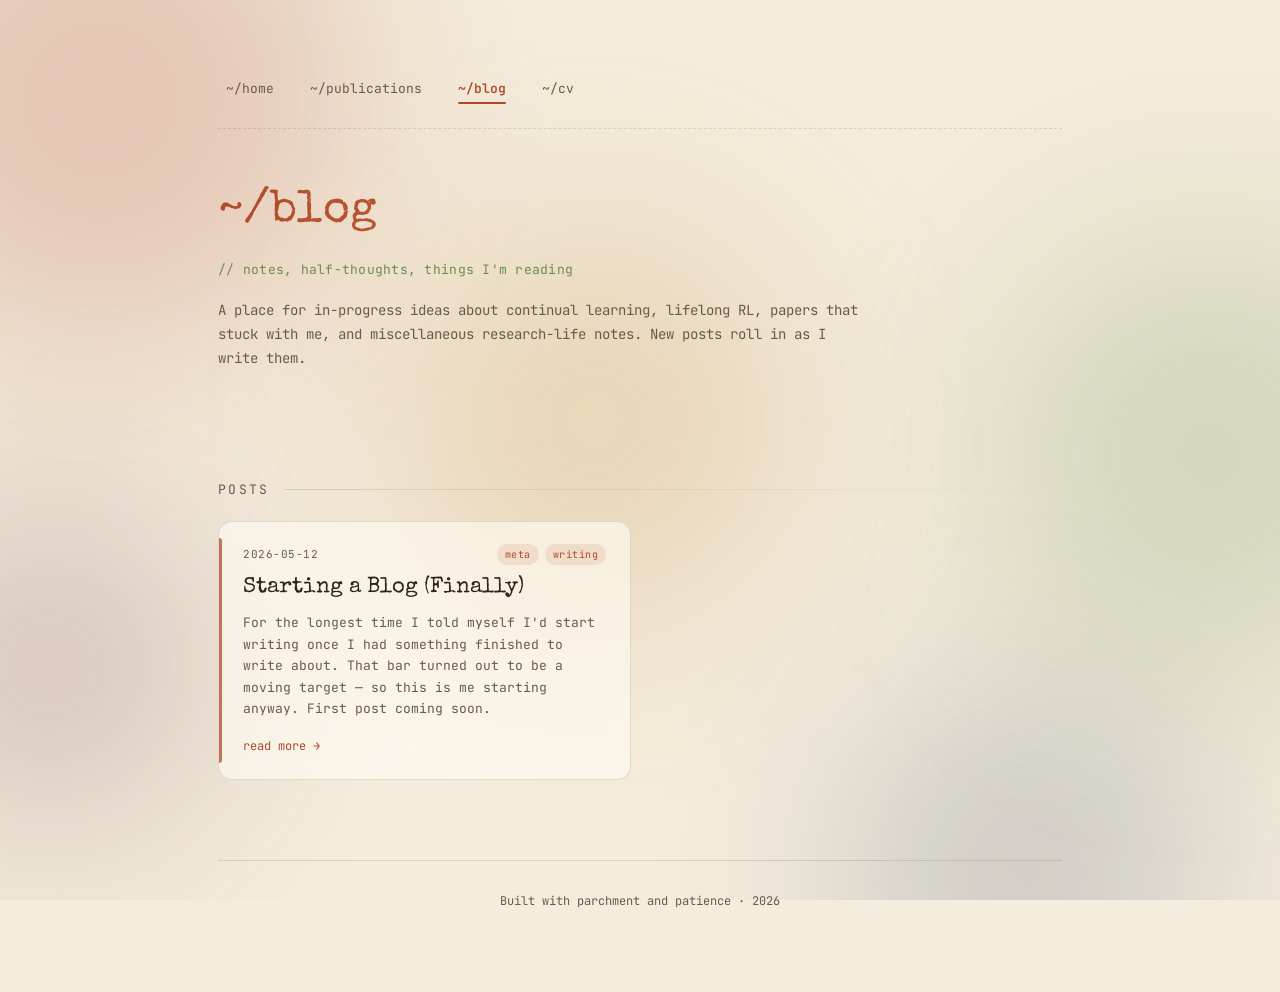
==== blog.html @ a00e5fa3 "Add typewriter font, top nav, and blog page - Switch body to JetBrains Mono; use Special Elite for d" ====
<!DOCTYPE HTML>
<html lang="en">
<head>
  <meta charset="UTF-8">
  <title>Blog · Kanishk Jain</title>
  <meta name="author" content="Kanishk Jain">
  <meta name="viewport" content="width=device-width, initial-scale=1">
  <link rel="stylesheet" type="text/css" href="stylesheet.css">
  <link rel="icon" href="data:image/svg+xml,<svg xmlns=%22http://www.w3.org/2000/svg%22 viewBox=%220 0 100 100%22><text y=%22.9em%22 font-size=%2290%22>✍️</text></svg>">
</head>
<body>

<div class="bg-orbs">
  <div class="orb o1"></div>
  <div class="orb o2"></div>
  <div class="orb o3"></div>
  <div class="orb o4"></div>
  <div class="orb o5"></div>
</div>

<div class="container">

  <!-- ============ TOP NAV ============ -->
  <nav class="topnav">
    <a href="index.html">~/home</a>
    <a href="index.html#publications">~/publications</a>
    <a href="blog.html" class="active">~/blog</a>
    <a href="data/Kanishk_CV.pdf">~/cv</a>
  </nav>

  <!-- ============ HEADER ============ -->
  <header class="blog-header">
    <h1 class="name">~/blog</h1>
    <div class="tagline">// notes, half-thoughts, things I'm reading</div>
    <p class="bio" style="max-width:640px">
      A place for in-progress ideas about continual learning, lifelong RL,
      papers that stuck with me, and miscellaneous research-life notes.
      New posts roll in as I write them.
    </p>
  </header>

  <!-- ============ POSTS ============ -->
  <section id="posts">
    <div class="section-title">Posts</div>

    <div class="post-grid">

      <article class="post-card" style="--c: var(--rust);">
        <div class="post-meta">
          <span class="post-date">2026-05-12</span>
          <span class="post-tags">
            <span class="tag">meta</span>
            <span class="tag">writing</span>
          </span>
        </div>
        <h2 class="post-title"><a href="#">Starting a Blog (Finally)</a></h2>
        <p class="post-excerpt">
          For the longest time I told myself I'd start writing once I had something
          finished to write about. That bar turned out to be a moving target — so
          this is me starting anyway. First post coming soon.
        </p>
        <a class="read-more" href="#">read more →</a>
      </article>

      <!-- Template for future posts — duplicate the article above, swap --c to a different earth tone:
           var(--sage), var(--ochre), var(--clay), var(--moss), var(--rose), var(--indigo), etc. -->

    </div>
  </section>

  <footer>
    Built with parchment and patience · 2026
  </footer>

</div>

</body>
</html>
---- stylesheet.css ----
/* ---------- Fonts ---------- */
@import url('https://fonts.googleapis.com/css2?family=JetBrains+Mono:wght@300;400;500;600;700&family=Special+Elite&display=swap');

/* ---------- Theme: earthy parchment (multi-tone) ---------- */
:root {
  --bg: #f4ecdc;
  --bg-soft: #ebe0c9;
  --bg-card: rgba(255, 252, 244, 0.6);
  --border: rgba(74, 56, 38, 0.14);
  --text: #2d2418;
  --text-dim: #6b5a47;

  /* earth palette */
  --sienna:    #a0522d;
  --sage:      #6b8e4e;
  --ochre:     #c08a3a;
  --rust:      #b0492a;
  --moss:      #4a6b3c;
  --mustard:   #d4a534;
  --clay:      #c46f3f;
  --forest:    #3d5a3c;
  --rose:      #b8694e;
  --indigo:    #4a5a78;
  --saffron:   #d49a3a;
  --plum:      #6e3b4e;

  --accent: var(--sienna);
  --accent-2: var(--sage);
  --accent-3: var(--ochre);
  --glow: 0 8px 30px rgba(160, 82, 45, 0.18);
}

* { box-sizing: border-box; margin: 0; padding: 0; }

html { scroll-behavior: smooth; }

body {
  font-family: 'JetBrains Mono', 'Courier New', monospace;
  background: var(--bg);
  color: var(--text);
  line-height: 1.7;
  font-size: 14px;
  overflow-x: hidden;
  -webkit-font-smoothing: antialiased;
}

/* Typewriter accent font for big display elements */
.tw { font-family: 'Special Elite', 'JetBrains Mono', monospace; }

/* ---------- Top nav ---------- */
.topnav {
  display: flex;
  flex-wrap: wrap;
  gap: 8px 20px;
  padding: 14px 0 24px;
  border-bottom: 1px dashed var(--border);
  margin-bottom: 24px;
  font-size: 13px;
}
.topnav a {
  color: var(--text-dim);
  text-decoration: none;
  padding: 4px 8px;
  border-radius: 4px;
  transition: all 0.2s ease;
  position: relative;
}
.topnav a::before { content: ''; }
.topnav a:hover {
  color: var(--rust);
  background: rgba(176, 73, 42, 0.08);
}
.topnav a.active {
  color: var(--rust);
  font-weight: 600;
}
.topnav a.active::after {
  content: '';
  position: absolute;
  left: 8px; right: 8px; bottom: 0;
  height: 2px;
  background: var(--rust);
  border-radius: 2px;
}

/* ---------- Animated background ---------- */
.bg-orbs {
  position: fixed;
  inset: 0;
  z-index: -1;
  overflow: hidden;
  pointer-events: none;
}
.orb {
  position: absolute;
  border-radius: 50%;
  filter: blur(100px);
  opacity: 0.22;
  animation: float 22s ease-in-out infinite;
}
.orb.o1 { width: 520px; height: 520px; background: var(--rust);    top: -160px;   left: -160px; }
.orb.o2 { width: 460px; height: 460px; background: var(--sage);    top: 25%;     right: -160px; animation-delay: -7s; }
.orb.o3 { width: 420px; height: 420px; background: var(--ochre);   bottom: 30%;  left: 30%;     animation-delay: -12s; }
.orb.o4 { width: 380px; height: 380px; background: var(--indigo);  bottom: -160px; right: 5%;   animation-delay: -18s; }
.orb.o5 { width: 340px; height: 340px; background: var(--plum);    top: 55%;     left: -120px;  animation-delay: -3s; }

@keyframes float {
  0%, 100% { transform: translate(0, 0) scale(1); }
  33%      { transform: translate(60px, -40px) scale(1.08); }
  66%      { transform: translate(-40px, 60px) scale(0.95); }
}

/* ---------- Layout ---------- */
.container {
  max-width: 900px;
  margin: 0 auto;
  padding: 60px 28px 80px;
}

/* ---------- Hero ---------- */
.hero {
  display: grid;
  grid-template-columns: 1fr 200px;
  gap: 48px;
  align-items: center;
  padding: 30px 0 50px;
  animation: fadeUp 0.8s ease-out;
}
@keyframes fadeUp {
  from { opacity: 0; transform: translateY(20px); }
  to   { opacity: 1; transform: translateY(0); }
}

.name {
  font-family: 'Special Elite', 'JetBrains Mono', monospace;
  font-size: 46px;
  font-weight: 400;
  letter-spacing: 0.01em;
  background: linear-gradient(120deg,
    var(--rust) 0%,
    var(--clay) 20%,
    var(--ochre) 40%,
    var(--mustard) 55%,
    var(--sage) 75%,
    var(--moss) 90%,
    var(--indigo) 100%);
  background-size: 300% 300%;
  -webkit-background-clip: text;
  background-clip: text;
  -webkit-text-fill-color: transparent;
  animation: gradientShift 8s ease infinite;
  margin-bottom: 8px;
}
@keyframes gradientShift {
  0%, 100% { background-position: 0% 50%; }
  50%      { background-position: 100% 50%; }
}

.tagline {
  font-family: 'JetBrains Mono', monospace;
  color: var(--accent-2);
  font-size: 13px;
  margin-bottom: 18px;
  letter-spacing: 0.02em;
}

.bio {
  color: var(--text-dim);
  margin-bottom: 22px;
}

.bio a, p a { color: var(--accent-2); text-decoration: none; border-bottom: 1px dashed transparent; transition: border-color 0.2s; }
.bio a:hover, p a:hover { border-bottom-color: var(--accent-2); }

.links {
  display: flex;
  flex-wrap: wrap;
  gap: 10px;
}
.links a {
  padding: 7px 14px;
  border: 1px solid var(--border);
  border-radius: 999px;
  font-size: 13px;
  color: var(--text);
  background: var(--bg-card);
  transition: all 0.25s ease;
  text-decoration: none;
}
.links a:hover {
  border-color: var(--accent);
  color: var(--accent);
  transform: translateY(-2px);
  box-shadow: var(--glow);
}

.avatar-wrap {
  position: relative;
  width: 200px;
  height: 200px;
}
.avatar-wrap::before {
  content: '';
  position: absolute;
  inset: -3px;
  border-radius: 50%;
  background: conic-gradient(from 0deg,
    var(--rust), var(--clay), var(--ochre), var(--mustard),
    var(--sage), var(--moss), var(--forest), var(--indigo),
    var(--plum), var(--rose), var(--rust));
  animation: spin 8s linear infinite;
  z-index: 0;
}
@keyframes spin { to { transform: rotate(360deg); } }
.avatar {
  position: relative;
  width: 100%;
  height: 100%;
  border-radius: 50%;
  object-fit: cover;
  border: 3px solid var(--bg);
  z-index: 1;
  transition: transform 0.4s ease;
}
.avatar:hover { transform: scale(1.04); }

/* ---------- Sections ---------- */
section { margin-top: 56px; }

.section-title {
  font-size: 13px;
  font-family: 'JetBrains Mono', monospace;
  text-transform: uppercase;
  letter-spacing: 0.18em;
  color: var(--text-dim);
  margin-bottom: 20px;
  display: flex;
  align-items: center;
  gap: 14px;
}
.section-title::after {
  content: '';
  flex: 1;
  height: 1px;
  background: linear-gradient(90deg, var(--border), transparent);
}

.research-blurb {
  color: var(--text-dim);
  padding: 22px 24px;
  border: 1px solid var(--border);
  border-radius: 14px;
  background: var(--bg-card);
  backdrop-filter: blur(10px);
}

/* ---------- Publication cards ---------- */
.pub {
  display: grid;
  grid-template-columns: 140px 1fr;
  gap: 22px;
  padding: 22px;
  margin-bottom: 14px;
  border: 1px solid var(--border);
  border-radius: 16px;
  background: var(--bg-card);
  backdrop-filter: blur(10px);
  transition: all 0.3s ease;
  opacity: 0;
  transform: translateY(20px);
}
.pub.visible { opacity: 1; transform: translateY(0); }

/* Each card gets its own earth-tone accent via --c */
.pub                    { --c: var(--sienna); }
.pub:nth-of-type(1)     { --c: var(--rust); }
.pub:nth-of-type(2)     { --c: var(--sage); }
.pub:nth-of-type(3)     { --c: var(--ochre); }
.pub:nth-of-type(4)     { --c: var(--clay); }
.pub:nth-of-type(5)     { --c: var(--moss); }
.pub:nth-of-type(6)     { --c: var(--rose); }
.pub:nth-of-type(7)     { --c: var(--indigo); }
.pub:nth-of-type(8)     { --c: var(--mustard); }
.pub:nth-of-type(9)     { --c: var(--plum); }

.pub::before {
  content: '';
  position: absolute;
  left: 0; top: 14px; bottom: 14px;
  width: 3px;
  border-radius: 0 3px 3px 0;
  background: var(--c);
  opacity: 0.7;
}
.pub { position: relative; }

.pub:hover {
  border-color: color-mix(in srgb, var(--c) 55%, transparent);
  transform: translateY(-3px);
  box-shadow: 0 10px 32px color-mix(in srgb, var(--c) 22%, transparent);
}
.pub:hover .pub-title { color: var(--c); }
.pub .pub-venue { color: var(--c); }
.pub .pub-tag { background: color-mix(in srgb, var(--c) 16%, transparent); color: var(--c); }
.pub .pub-actions a:hover { color: var(--c); border-bottom-color: var(--c); }

.pub.featured {
  border-color: color-mix(in srgb, var(--c) 45%, transparent);
  background: linear-gradient(135deg,
    color-mix(in srgb, var(--c) 9%, transparent),
    color-mix(in srgb, var(--ochre) 5%, transparent));
}
.pub-tag {
  display: inline-block;
  padding: 3px 9px;
  font-family: 'JetBrains Mono', monospace;
  font-size: 10px;
  letter-spacing: 0.08em;
  text-transform: uppercase;
  border-radius: 6px;
  background: rgba(160, 82, 45, 0.14);
  color: var(--accent);
  margin-bottom: 8px;
}

.pub-thumb {
  width: 140px;
  height: 90px;
  border-radius: 10px;
  overflow: hidden;
  background: var(--bg-soft);
  display: flex;
  align-items: center;
  justify-content: center;
}
.pub-thumb img {
  width: 100%;
  height: 100%;
  object-fit: cover;
  transition: transform 0.4s ease;
}
.pub:hover .pub-thumb img { transform: scale(1.08); }

.pub-thumb.placeholder {
  background: linear-gradient(135deg, rgba(160, 82, 45, 0.16), rgba(107, 142, 78, 0.12));
  font-family: 'JetBrains Mono', monospace;
  font-size: 11px;
  color: var(--accent);
  letter-spacing: 0.1em;
  text-align: center;
  padding: 8px;
}

.pub-title {
  font-size: 15px;
  font-weight: 600;
  color: var(--text);
  margin-bottom: 6px;
  transition: color 0.2s;
}
.pub-title a { color: inherit; text-decoration: none; }

.pub-authors { font-size: 13px; color: var(--text-dim); margin-bottom: 4px; }
.pub-authors strong { color: var(--text); font-weight: 600; }
.pub-venue { font-style: italic; font-size: 13px; margin-bottom: 8px; }
.pub-actions { display: flex; gap: 14px; margin-bottom: 8px; font-size: 12px; }
.pub-actions a {
  color: var(--text-dim);
  text-decoration: none;
  border-bottom: 1px solid transparent;
  transition: all 0.2s;
}
.pub-desc { font-size: 13px; color: var(--text-dim); margin-top: 6px; }

/* ---------- Blog ---------- */
.blog-header { padding: 20px 0 30px; animation: fadeUp 0.8s ease-out; }
.blog-header .bio { color: var(--text-dim); margin-top: 14px; }

.post-grid {
  display: grid;
  grid-template-columns: repeat(auto-fill, minmax(320px, 1fr));
  gap: 18px;
}

.post-card {
  --c: var(--sienna);
  position: relative;
  padding: 22px 24px;
  border: 1px solid var(--border);
  border-radius: 14px;
  background: var(--bg-card);
  backdrop-filter: blur(10px);
  transition: all 0.3s ease;
}
.post-card::before {
  content: '';
  position: absolute;
  left: 0; top: 16px; bottom: 16px;
  width: 3px;
  border-radius: 0 3px 3px 0;
  background: var(--c);
  opacity: 0.75;
}
.post-card:hover {
  transform: translateY(-3px);
  border-color: color-mix(in srgb, var(--c) 55%, transparent);
  box-shadow: 0 10px 32px color-mix(in srgb, var(--c) 22%, transparent);
}

.post-meta {
  display: flex;
  justify-content: space-between;
  align-items: center;
  margin-bottom: 10px;
  font-size: 11px;
  color: var(--text-dim);
}
.post-date {
  font-family: 'JetBrains Mono', monospace;
  letter-spacing: 0.05em;
}
.post-tags { display: flex; gap: 6px; flex-wrap: wrap; }
.tag {
  display: inline-block;
  padding: 2px 8px;
  border-radius: 999px;
  background: color-mix(in srgb, var(--c) 12%, transparent);
  color: var(--c);
  font-size: 10px;
  font-family: 'JetBrains Mono', monospace;
  letter-spacing: 0.05em;
}

.post-title {
  font-family: 'Special Elite', 'JetBrains Mono', monospace;
  font-size: 22px;
  font-weight: 400;
  margin-bottom: 10px;
  line-height: 1.25;
}
.post-title a {
  color: var(--text);
  text-decoration: none;
  transition: color 0.2s;
}
.post-card:hover .post-title a { color: var(--c); }

.post-excerpt {
  font-size: 13px;
  color: var(--text-dim);
  margin-bottom: 14px;
  line-height: 1.65;
}

.read-more {
  font-family: 'JetBrains Mono', monospace;
  font-size: 12px;
  color: var(--c);
  text-decoration: none;
  border-bottom: 1px dashed transparent;
  transition: border-color 0.2s;
}
.read-more:hover { border-bottom-color: var(--c); }

/* ---------- Footer ---------- */
footer {
  margin-top: 80px;
  padding-top: 30px;
  border-top: 1px solid var(--border);
  text-align: center;
  font-size: 12px;
  color: var(--text-dim);
}

/* ---------- Responsive ---------- */
@media (max-width: 720px) {
  .hero { grid-template-columns: 1fr; text-align: center; }
  .avatar-wrap { width: 160px; height: 160px; margin: 0 auto; }
  .links { justify-content: center; }
  .pub { grid-template-columns: 1fr; }
  .pub-thumb { width: 100%; height: 140px; }
  .name { font-size: 34px; }
}
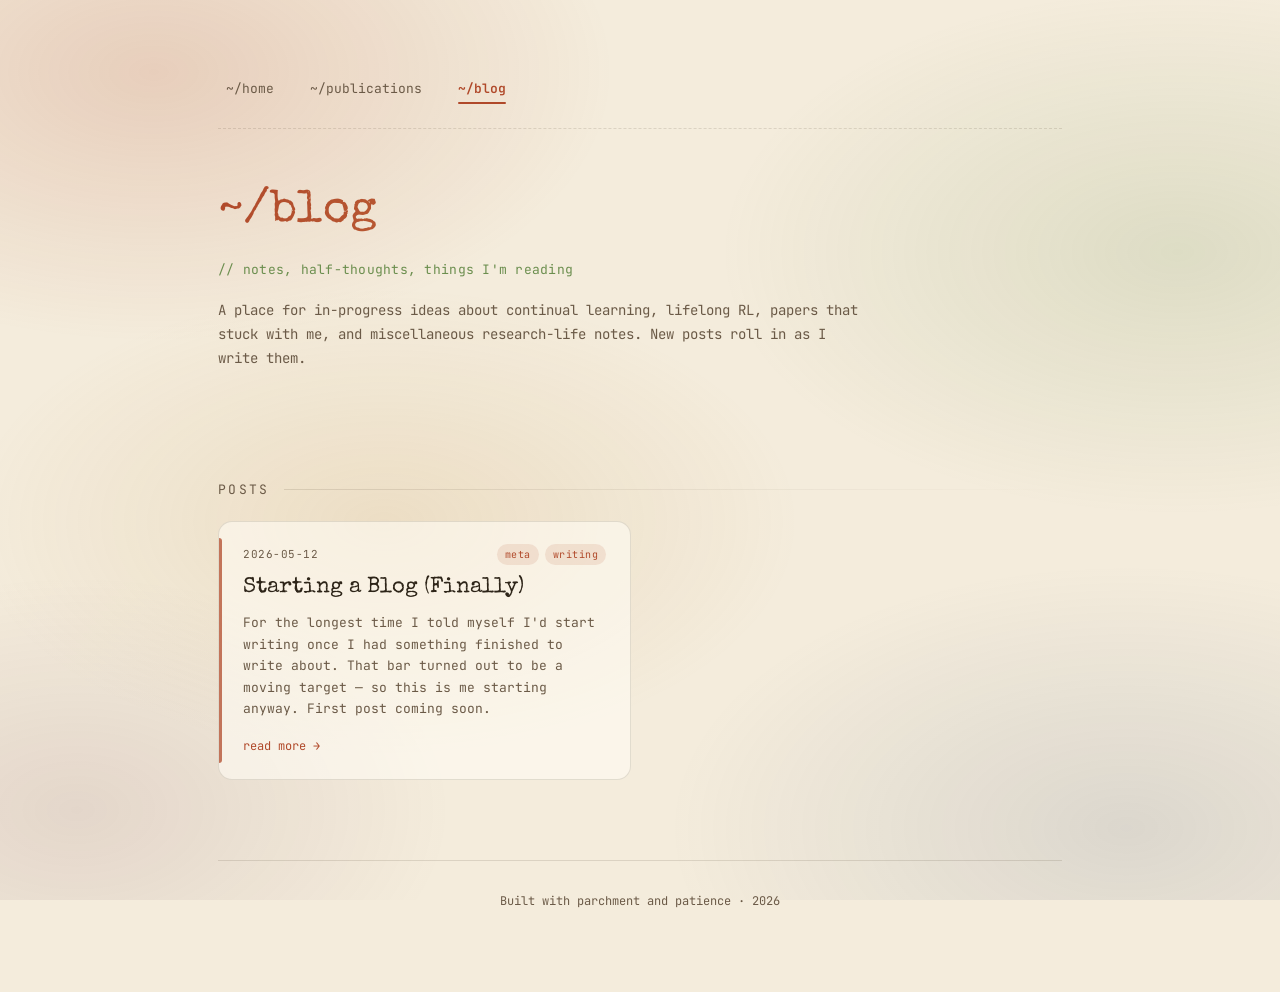
==== commit cb305c4a: "Speed up website and clean up nav - Compress all images (10 MB -> ~575 KB total); delete unused lega" ====
--- a/blog.html
+++ b/blog.html
@@ -5,18 +5,15 @@
   <title>Blog · Kanishk Jain</title>
   <meta name="author" content="Kanishk Jain">
   <meta name="viewport" content="width=device-width, initial-scale=1">
+  <link rel="preconnect" href="https://fonts.googleapis.com">
+  <link rel="preconnect" href="https://fonts.gstatic.com" crossorigin>
+  <link rel="stylesheet" href="https://fonts.googleapis.com/css2?family=JetBrains+Mono:wght@400;500;600;700&family=Special+Elite&display=swap">
   <link rel="stylesheet" type="text/css" href="stylesheet.css">
   <link rel="icon" href="data:image/svg+xml,<svg xmlns=%22http://www.w3.org/2000/svg%22 viewBox=%220 0 100 100%22><text y=%22.9em%22 font-size=%2290%22>✍️</text></svg>">
 </head>
 <body>
 
-<div class="bg-orbs">
-  <div class="orb o1"></div>
-  <div class="orb o2"></div>
-  <div class="orb o3"></div>
-  <div class="orb o4"></div>
-  <div class="orb o5"></div>
-</div>
+<div class="bg-orbs" aria-hidden="true"></div>
 
 <div class="container">
 
@@ -25,7 +22,6 @@
     <a href="index.html">~/home</a>
     <a href="index.html#publications">~/publications</a>
     <a href="blog.html" class="active">~/blog</a>
-    <a href="data/Kanishk_CV.pdf">~/cv</a>
   </nav>
 
   <!-- ============ HEADER ============ -->
--- a/stylesheet.css
+++ b/stylesheet.css
@@ -1,5 +1,4 @@
-/* ---------- Fonts ---------- */
-@import url('https://fonts.googleapis.com/css2?family=JetBrains+Mono:wght@300;400;500;600;700&family=Special+Elite&display=swap');
+/* ---------- Fonts (loaded via <link> in HTML for non-blocking parallel fetch) ---------- */
 
 /* ---------- Theme: earthy parchment (multi-tone) ---------- */
 :root {
@@ -91,18 +90,16 @@
   overflow: hidden;
   pointer-events: none;
 }
-.orb {
-  position: absolute;
-  border-radius: 50%;
-  filter: blur(100px);
-  opacity: 0.22;
-  animation: float 22s ease-in-out infinite;
-}
-.orb.o1 { width: 520px; height: 520px; background: var(--rust);    top: -160px;   left: -160px; }
-.orb.o2 { width: 460px; height: 460px; background: var(--sage);    top: 25%;     right: -160px; animation-delay: -7s; }
-.orb.o3 { width: 420px; height: 420px; background: var(--ochre);   bottom: 30%;  left: 30%;     animation-delay: -12s; }
-.orb.o4 { width: 380px; height: 380px; background: var(--indigo);  bottom: -160px; right: 5%;   animation-delay: -18s; }
-.orb.o5 { width: 340px; height: 340px; background: var(--plum);    top: 55%;     left: -120px;  animation-delay: -3s; }
+/* Static earthy gradient backdrop — far cheaper than 5 blurred animated orbs */
+.bg-orbs {
+  background:
+    radial-gradient(60% 50% at 12% 8%,   rgba(176, 73, 42, 0.18) 0%, transparent 60%),
+    radial-gradient(55% 45% at 92% 28%,  rgba(107, 142, 78, 0.16) 0%, transparent 65%),
+    radial-gradient(50% 40% at 30% 58%,  rgba(192, 138, 58, 0.14) 0%, transparent 65%),
+    radial-gradient(55% 45% at 88% 92%,  rgba(74, 90, 120, 0.14) 0%, transparent 65%),
+    radial-gradient(45% 40% at 6% 90%,   rgba(110, 59, 78, 0.12) 0%, transparent 65%);
+}
+.orb { display: none; }
 
 @keyframes float {
   0%, 100% { transform: translate(0, 0) scale(1); }
@@ -251,7 +248,7 @@
   border: 1px solid var(--border);
   border-radius: 14px;
   background: var(--bg-card);
-  backdrop-filter: blur(10px);
+
 }
 
 /* ---------- Publication cards ---------- */
@@ -264,7 +261,7 @@
   border: 1px solid var(--border);
   border-radius: 16px;
   background: var(--bg-card);
-  backdrop-filter: blur(10px);
+
   transition: all 0.3s ease;
   opacity: 0;
   transform: translateY(20px);
@@ -389,7 +386,7 @@
   border: 1px solid var(--border);
   border-radius: 14px;
   background: var(--bg-card);
-  backdrop-filter: blur(10px);
+
   transition: all 0.3s ease;
 }
 .post-card::before {
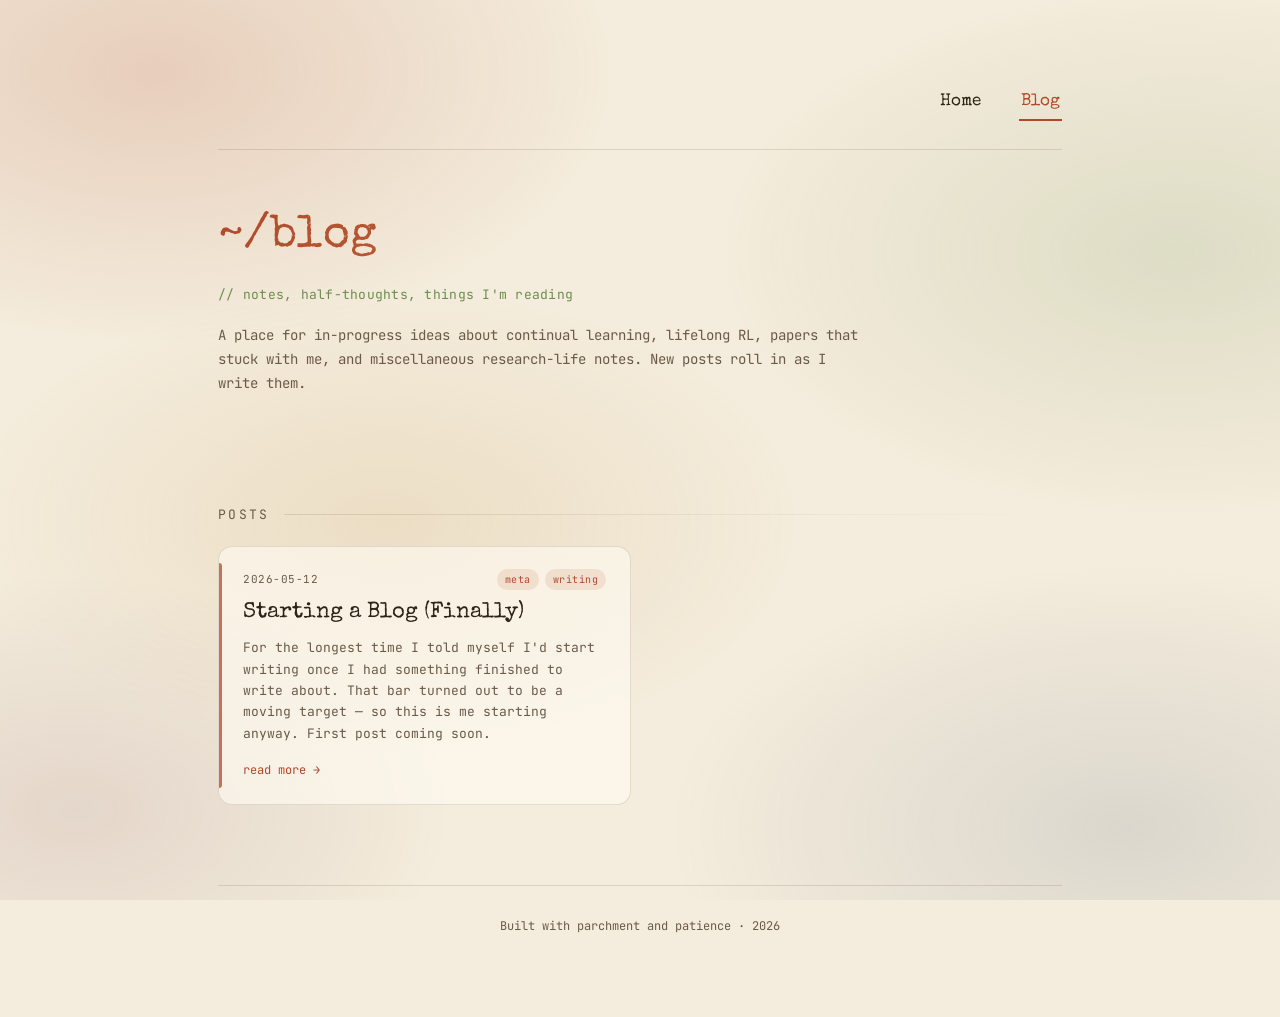
==== commit f6192315: "Simplify nav to Home/Blog with prominent typewriter styling Right-aligned, larger Special Elite font" ====
--- a/blog.html
+++ b/blog.html
@@ -19,9 +19,8 @@
 
   <!-- ============ TOP NAV ============ -->
   <nav class="topnav">
-    <a href="index.html">~/home</a>
-    <a href="index.html#publications">~/publications</a>
-    <a href="blog.html" class="active">~/blog</a>
+    <a href="index.html">Home</a>
+    <a href="blog.html" class="active">Blog</a>
   </nav>
 
   <!-- ============ HEADER ============ -->
--- a/stylesheet.css
+++ b/stylesheet.css
@@ -49,38 +49,35 @@
 /* ---------- Top nav ---------- */
 .topnav {
   display: flex;
-  flex-wrap: wrap;
-  gap: 8px 20px;
-  padding: 14px 0 24px;
-  border-bottom: 1px dashed var(--border);
-  margin-bottom: 24px;
-  font-size: 13px;
+  justify-content: flex-end;
+  gap: 36px;
+  padding: 24px 0 28px;
+  border-bottom: 1px solid var(--border);
+  margin-bottom: 28px;
+  font-family: 'Special Elite', 'JetBrains Mono', monospace;
+  font-size: 17px;
 }
 .topnav a {
-  color: var(--text-dim);
+  color: var(--text);
   text-decoration: none;
-  padding: 4px 8px;
-  border-radius: 4px;
-  transition: all 0.2s ease;
+  padding: 4px 2px;
   position: relative;
-}
-.topnav a::before { content: ''; }
-.topnav a:hover {
-  color: var(--rust);
-  background: rgba(176, 73, 42, 0.08);
-}
-.topnav a.active {
-  color: var(--rust);
-  font-weight: 600;
-}
-.topnav a.active::after {
+  transition: color 0.2s ease;
+}
+.topnav a::after {
   content: '';
   position: absolute;
-  left: 8px; right: 8px; bottom: 0;
+  left: 0; right: 0; bottom: 0;
   height: 2px;
   background: var(--rust);
-  border-radius: 2px;
-}
+  transform: scaleX(0);
+  transform-origin: left;
+  transition: transform 0.25s ease;
+}
+.topnav a:hover { color: var(--rust); }
+.topnav a:hover::after { transform: scaleX(1); }
+.topnav a.active { color: var(--rust); }
+.topnav a.active::after { transform: scaleX(1); }
 
 /* ---------- Animated background ---------- */
 .bg-orbs {
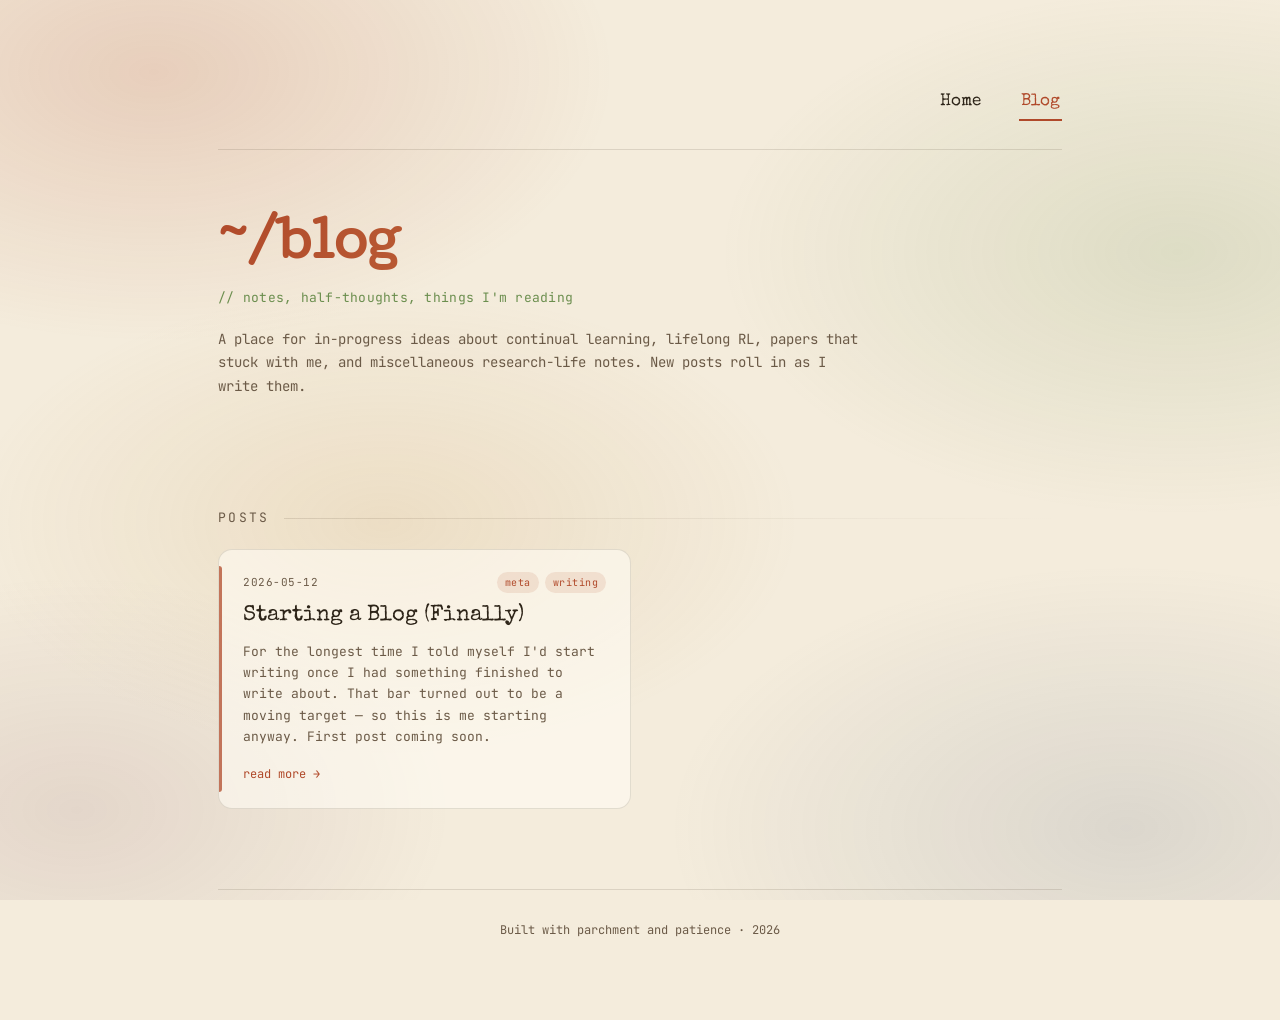
==== commit 8d535aad: "Use American Typewriter for hero name with web fallbacks Falls back to Cutive (Google Font) for non-" ====
--- a/blog.html
+++ b/blog.html
@@ -7,7 +7,7 @@
   <meta name="viewport" content="width=device-width, initial-scale=1">
   <link rel="preconnect" href="https://fonts.googleapis.com">
   <link rel="preconnect" href="https://fonts.gstatic.com" crossorigin>
-  <link rel="stylesheet" href="https://fonts.googleapis.com/css2?family=JetBrains+Mono:wght@400;500;600;700&family=Special+Elite&display=swap">
+  <link rel="stylesheet" href="https://fonts.googleapis.com/css2?family=Cutive&family=JetBrains+Mono:wght@400;500;600;700&family=Special+Elite&display=swap">
   <link rel="stylesheet" type="text/css" href="stylesheet.css">
   <link rel="icon" href="data:image/svg+xml,<svg xmlns=%22http://www.w3.org/2000/svg%22 viewBox=%220 0 100 100%22><text y=%22.9em%22 font-size=%2290%22>✍️</text></svg>">
 </head>
--- a/stylesheet.css
+++ b/stylesheet.css
@@ -126,9 +126,9 @@
 }
 
 .name {
-  font-family: 'Special Elite', 'JetBrains Mono', monospace;
-  font-size: 46px;
-  font-weight: 400;
+  font-family: 'American Typewriter', 'Cutive', 'Special Elite', 'Courier New', serif;
+  font-size: 48px;
+  font-weight: 700;
   letter-spacing: 0.01em;
   background: linear-gradient(120deg,
     var(--rust) 0%,
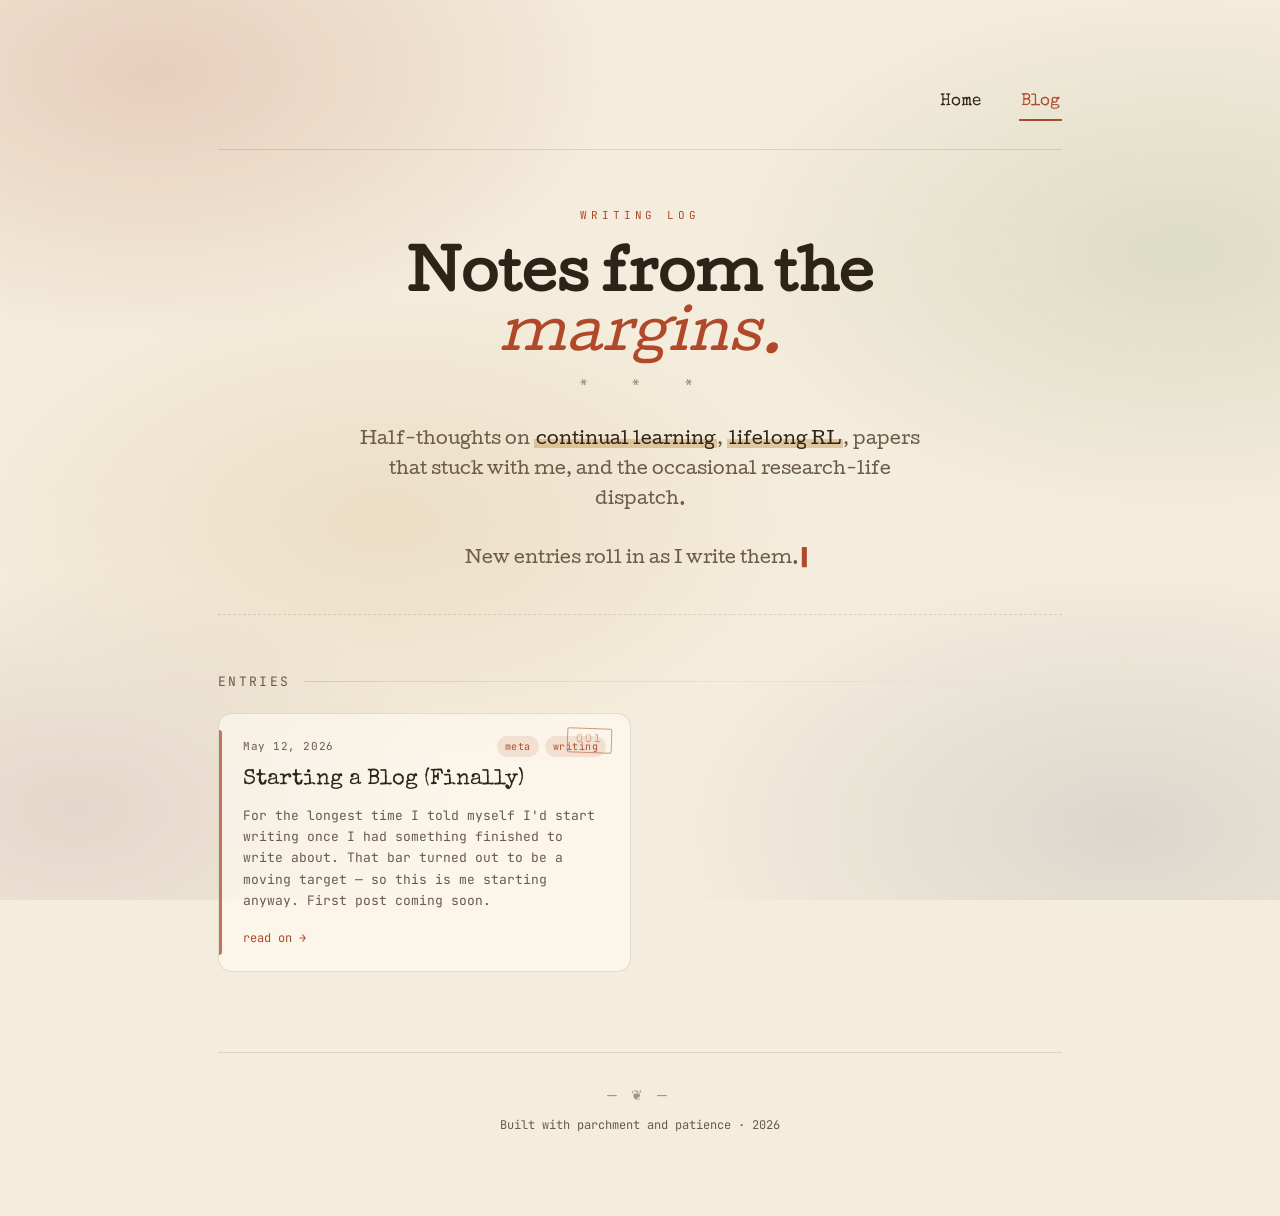
==== commit 75c11c1f: "Polish blog page header and update social link - Add typewriter kicker, large display title with ita" ====
--- a/blog.html
+++ b/blog.html
@@ -25,24 +25,28 @@
 
   <!-- ============ HEADER ============ -->
   <header class="blog-header">
-    <h1 class="name">~/blog</h1>
-    <div class="tagline">// notes, half-thoughts, things I'm reading</div>
-    <p class="bio" style="max-width:640px">
-      A place for in-progress ideas about continual learning, lifelong RL,
-      papers that stuck with me, and miscellaneous research-life notes.
-      New posts roll in as I write them.
+    <div class="kicker">writing log</div>
+    <h1 class="blog-title">Notes from the<br><em>margins.</em></h1>
+    <div class="rule">* &nbsp; * &nbsp; *</div>
+    <p class="blog-intro">
+      Half-thoughts on <span class="hl">continual learning</span>,
+      <span class="hl">lifelong RL</span>, papers that stuck with me,
+      and the occasional research-life dispatch.
+      <br><br>
+      <span class="tw-cursor">New entries roll in as I write them.</span>
     </p>
   </header>
 
   <!-- ============ POSTS ============ -->
   <section id="posts">
-    <div class="section-title">Posts</div>
+    <div class="section-title">Entries</div>
 
     <div class="post-grid">
 
       <article class="post-card" style="--c: var(--rust);">
+        <div class="post-stamp">001</div>
         <div class="post-meta">
-          <span class="post-date">2026-05-12</span>
+          <span class="post-date">May 12, 2026</span>
           <span class="post-tags">
             <span class="tag">meta</span>
             <span class="tag">writing</span>
@@ -54,16 +58,18 @@
           finished to write about. That bar turned out to be a moving target — so
           this is me starting anyway. First post coming soon.
         </p>
-        <a class="read-more" href="#">read more →</a>
+        <a class="read-more" href="#">read on →</a>
       </article>
 
       <!-- Template for future posts — duplicate the article above, swap --c to a different earth tone:
-           var(--sage), var(--ochre), var(--clay), var(--moss), var(--rose), var(--indigo), etc. -->
+           var(--sage), var(--ochre), var(--clay), var(--moss), var(--rose), var(--indigo), etc.
+           Bump the post-stamp number (002, 003, ...). -->
 
     </div>
   </section>
 
   <footer>
+    <span class="footer-mark">— ❦ —</span><br>
     Built with parchment and patience · 2026
   </footer>
 
--- a/stylesheet.css
+++ b/stylesheet.css
@@ -367,8 +367,89 @@
 .pub-desc { font-size: 13px; color: var(--text-dim); margin-top: 6px; }
 
 /* ---------- Blog ---------- */
-.blog-header { padding: 20px 0 30px; animation: fadeUp 0.8s ease-out; }
-.blog-header .bio { color: var(--text-dim); margin-top: 14px; }
+.blog-header {
+  padding: 28px 0 42px;
+  text-align: center;
+  animation: fadeUp 0.8s ease-out;
+  border-bottom: 1px dashed var(--border);
+  margin-bottom: 36px;
+}
+.kicker {
+  font-family: 'JetBrains Mono', monospace;
+  font-size: 11px;
+  letter-spacing: 0.35em;
+  text-transform: uppercase;
+  color: var(--rust);
+  margin-bottom: 14px;
+}
+.blog-title {
+  font-family: 'American Typewriter', 'Cutive', 'Special Elite', serif;
+  font-size: 54px;
+  line-height: 1.1;
+  font-weight: 700;
+  color: var(--text);
+  margin: 0 auto 18px;
+  max-width: 600px;
+}
+.blog-title em {
+  font-style: italic;
+  color: var(--rust);
+  font-weight: 400;
+}
+.rule {
+  font-family: 'Special Elite', 'Courier New', monospace;
+  color: var(--text-dim);
+  letter-spacing: 0.6em;
+  margin: 18px 0 24px;
+  opacity: 0.7;
+}
+.blog-intro {
+  font-family: 'Cutive', 'American Typewriter', serif;
+  font-size: 17px;
+  line-height: 1.75;
+  color: var(--text-dim);
+  max-width: 560px;
+  margin: 0 auto;
+}
+.hl {
+  background: linear-gradient(180deg, transparent 60%, color-mix(in srgb, var(--ochre) 38%, transparent) 60%);
+  color: var(--text);
+  padding: 0 2px;
+}
+.tw-cursor::after {
+  content: '▍';
+  display: inline-block;
+  margin-left: 3px;
+  color: var(--rust);
+  animation: blink 1.05s steps(1) infinite;
+}
+@keyframes blink {
+  50% { opacity: 0; }
+}
+
+.post-stamp {
+  position: absolute;
+  top: 14px;
+  right: 18px;
+  font-family: 'Special Elite', monospace;
+  font-size: 11px;
+  letter-spacing: 0.2em;
+  color: var(--c);
+  opacity: 0.55;
+  border: 1px solid currentColor;
+  padding: 2px 8px;
+  border-radius: 2px;
+  transform: rotate(2deg);
+}
+.footer-mark {
+  font-family: 'Cutive', serif;
+  color: var(--text-dim);
+  letter-spacing: 0.4em;
+  font-size: 14px;
+  display: inline-block;
+  margin-bottom: 8px;
+  opacity: 0.6;
+}
 
 .post-grid {
   display: grid;
